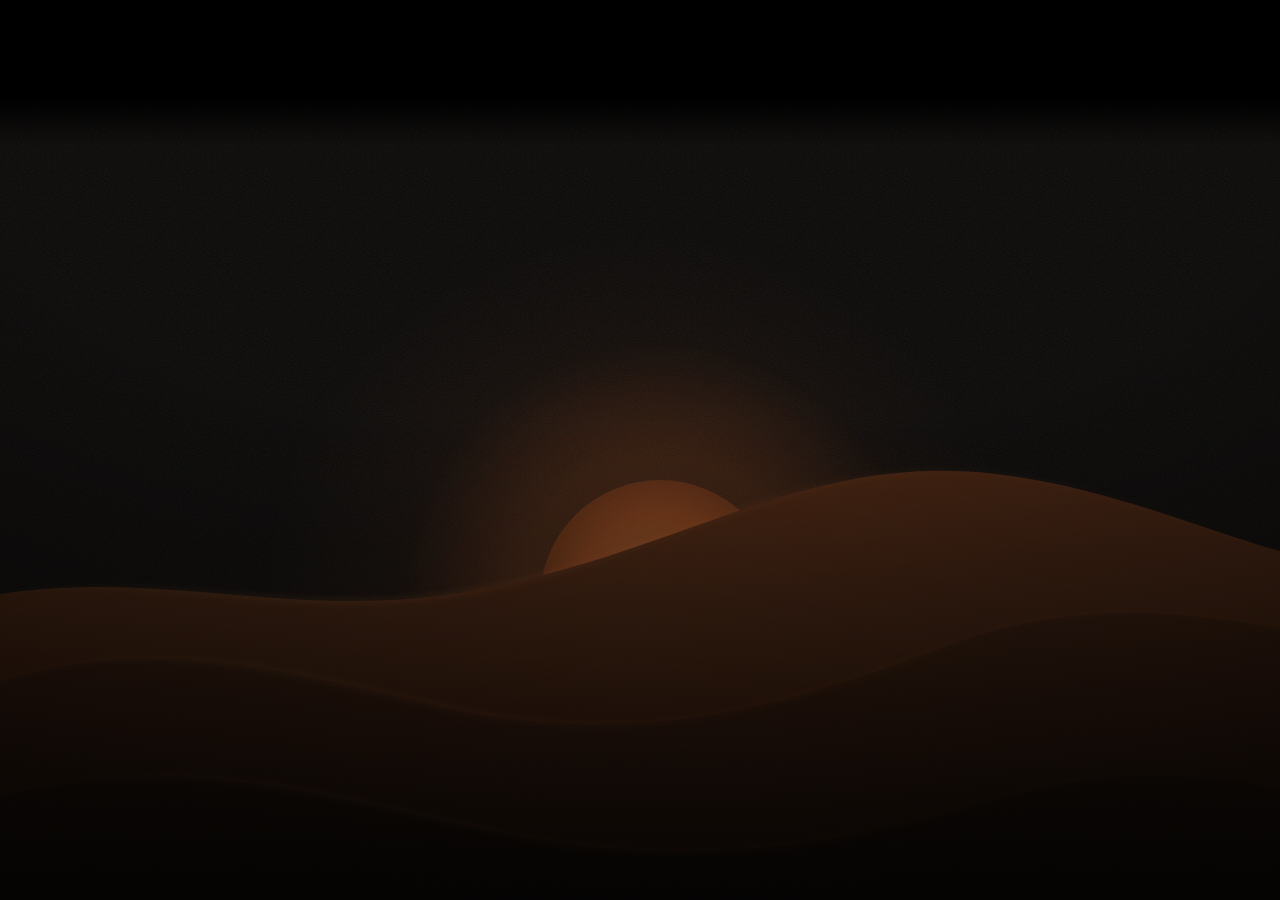
==== index.html @ f35b7cfc "Startseite, 404, README" ====
<!doctype html>
<html lang="de">
<head>
<meta charset="utf-8">
<!-- Startadresse zeigt die eigene Karte. Ziel unten in BEIDEN Zeilen ändern. -->
<meta http-equiv="refresh" content="0; url=./k/kira/">
<title>Kontakt</title>
<link rel="canonical" href="./k/kira/">
<style>body{background:#0A0705;color:#C6A87F;font-family:system-ui,sans-serif;display:grid;place-items:center;min-height:100vh;margin:0}a{color:#F5AE5E}</style>
</head>
<body>
<p>Weiter zur <a href="./k/kira/">Kontaktkarte</a>.</p>
<script>location.replace("./k/kira/");</script>
</body>
</html>
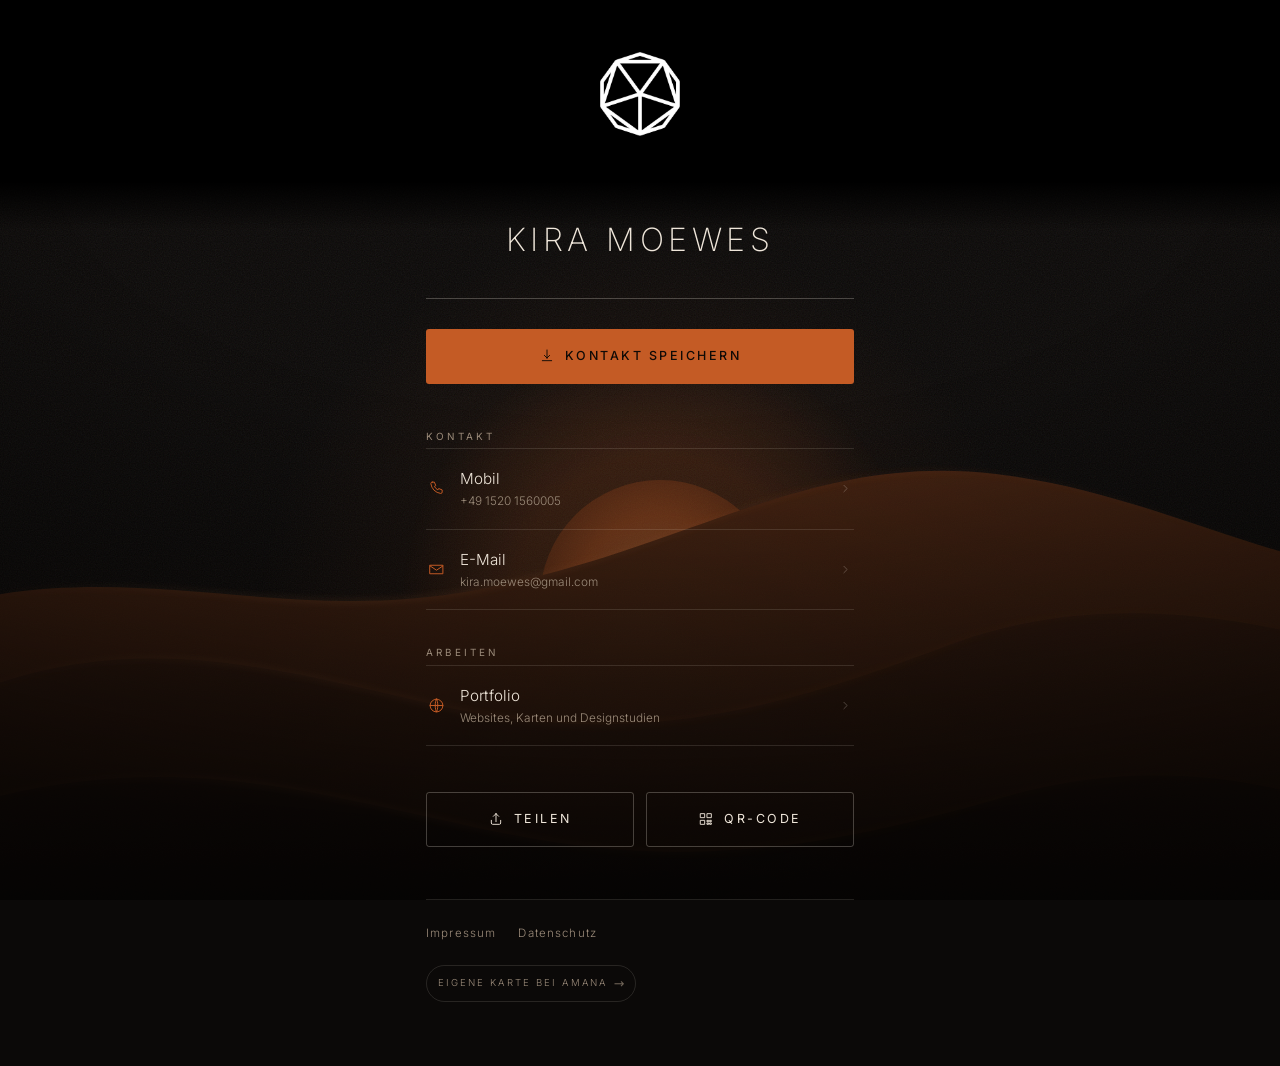
==== commit c47f1a1a: "Seiten vorerst nicht in Suchmaschinen, Impressum gestrafft Bis die Seiten beworben werden sollen, bl" ====
--- a/index.html
+++ b/index.html
@@ -2,6 +2,7 @@
 <html lang="de">
 <head>
 <meta charset="utf-8">
+<meta name="robots" content="noindex,nofollow">
 <!-- Startadresse zeigt die eigene Karte. Ziel unten in BEIDEN Zeilen ändern. -->
 <meta http-equiv="refresh" content="0; url=./k/kira/">
 <title>Kontakt</title>
